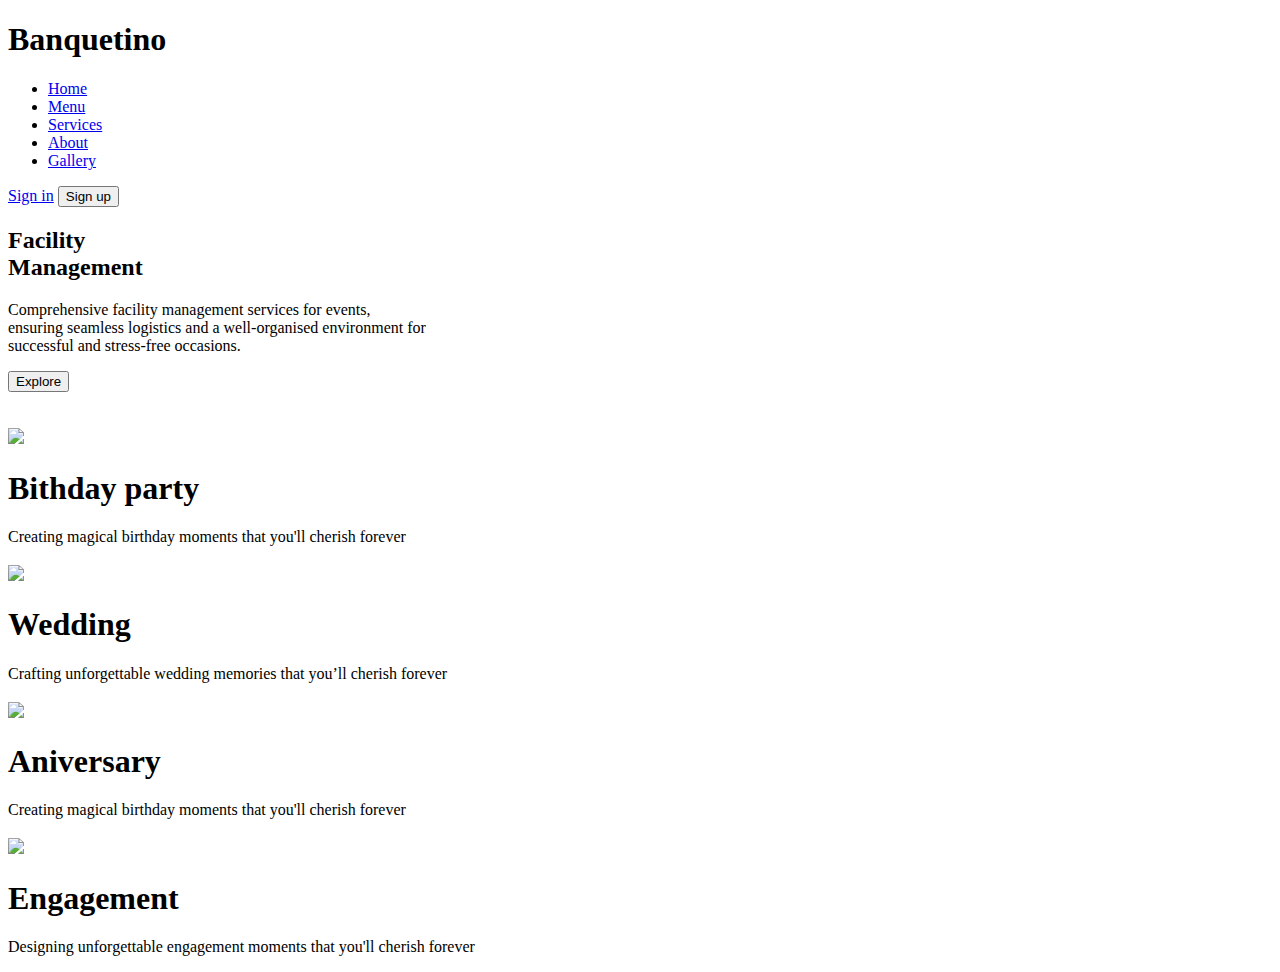
==== index.html @ dfaabdc3 "index.html" ====
<!DOCTYPE html>
<html lang="en">
<head>
    <meta charset="UTF-8">
    <meta name="viewport" content="width=device-width, initial-scale=1.0">
    <title>Document</title>
    <link rel="stylesheet" href="https://fonts.googleapis.com/css2?family=Material+Symbols+Outlined:opsz,wght,FILL,GRAD@20..48,100..700,0..1,-50..200" />
    <link rel="stylesheet" href="login form.css">
    
</head>
<body>
    <section clas="menu">
        <div class="nav">
            <div class="logo">
                <h1>Banquet<b>ino</b></h1>
            </div>
                <ul>
                    <li><a class="active" href="#">Home</a></li>
                    <li><a href="#">Menu</a></li>
                    <li><a href="#">Services</a></li>
                    <li><a href="#">About</a></li>
                    <li><a href="#">Gallery</a></li>
                </ul>
                <div>
                <!-- <input class="Signin" type="Submit" value="Sign In" name="Signin" > -->
                 <a class="login" href="/login.html">Sign in</a> 
                <input class="Signup" type="Submit" value="Sign up" name="Signin" >
            </div>
        </div>
    </section>
    <section class="grid">
        <div class="content">
            <div class="content-left">
                <div class="info">
                    <h2>Facility<br>Management</h2>
                    <p>Comprehensive facility management services for events, <br>
                        ensuring seamless logistics and a well-organised environment for <br> successful and stress-free occasions.</p>
                </div>
                <button>Explore</button>
            </div>
            <div class="content-right">
                <img src="/event.1.jpg" alt="">
            </div>
        </div>
    </section>
    <section class="category">
        <div class="list-items">
            <h3 class="event"></h3>
            <div class="card-list">
                <div class="card">
                    <img src="/event.3.jpeg">
                    <div class="food-title">
                        <h1>Bithday party</h1>
                    </div>
                    <div class="desc-food">
                        <p> Creating magical birthday moments that you'll cherish forever</p>
                    </div>
                    <div class="price">
                        <!-- <span>10rs</span><span class="material-symbols-outlined">add</span> -->
                    </div>
                </div>
            </div>
        </div>
        <div class="list-items">
            <h3 class="event"></h3>
            <div class="card-list">
                <div class="card">
                    <img src="/event.3.jpeg">
                    <div class="food-title">
                        <h1>Wedding</h1>
                    </div>
                    <div class="desc-food">
                        <p> Crafting unforgettable wedding memories that you’ll cherish forever</p>
                    </div>
                    <div class="price">
                        <!-- <span>10rs</span><span class="material-symbols-outlined">add</span> -->
                    </div>
                </div>
            </div>
        </div>
        <div class="list-items">
            <h3 class="event"></h3>
            <div class="card-list">
                <div class="card">
                    <img src="/event.3.jpeg">
                    <div class="food-title">
                        <h1>Aniversary</h1>
                    </div>
                    <div class="desc-food">
                        <p> Creating magical birthday moments that you'll cherish forever</p>
                    </div>
                    <div class="price">
                        <!-- <span>10rs</span><span class="material-symbols-outlined">add</span> -->
                    </div>
                </div>
            </div>
        </div>
        <div class="list-items">
            <h3 class="event"></h3>
            <div class="card-list">
                <div class="card">
                    <img src="/event.3.jpeg">
                    <div class="food-title">
                        <h1>Engagement</h1>
                    </div>
                    <div class="desc-food">
                        <p> Designing unforgettable engagement moments that you'll cherish forever</p>
                    </div>
                    <div class="price">
                        <!-- <span>10rs</span><span class="material-symbols-outlined">add</span> -->
                    </div>
                </div>
            </div>
        </div>
    </section>
<!-- </section> -->


    
</body>
</html>
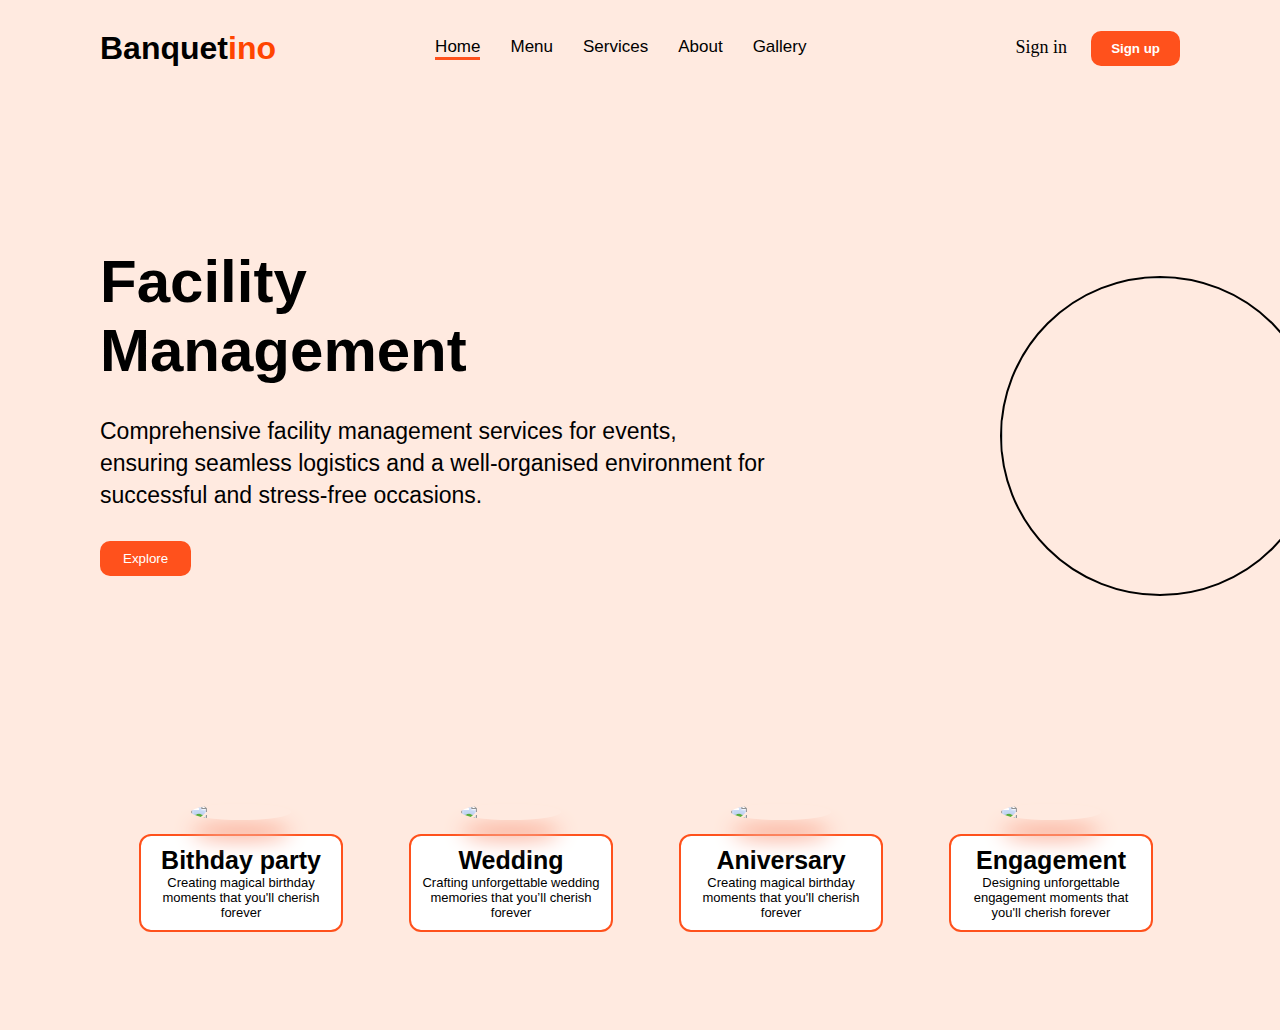
==== commit d91b805a: "index.html" ====
--- a/index.html
+++ b/index.html
@@ -5,7 +5,7 @@
     <meta name="viewport" content="width=device-width, initial-scale=1.0">
     <title>Document</title>
     <link rel="stylesheet" href="https://fonts.googleapis.com/css2?family=Material+Symbols+Outlined:opsz,wght,FILL,GRAD@20..48,100..700,0..1,-50..200" />
-    <link rel="stylesheet" href="login form.css">
+    <link rel="stylesheet" href="styles.css">
     
 </head>
 <body>
--- a/styles.css
+++ b/styles.css
@@ -0,0 +1,243 @@
+*{
+    margin: 0;
+    padding: 0;
+    box-sizing: border-box;
+}
+body{
+    margin: 0 100px;
+    background-color: #ffeae0;
+}
+
+.nav{
+    width: 100%;
+    display: flex;
+    justify-content: space-between;
+    align-items: center;
+    padding: 30px 0;
+}
+.nav .logo h1{
+    font-weight: 600;
+    font-family: sans-serif;
+    /* color: #f50b0b00; */
+}
+
+.nav .logo b{
+    color: orangered;
+}
+.nav ul{
+    display: flex;
+    list-style: none;
+}
+.nav ul li{
+    margin-right: 30px;
+}
+
+.nav ul li a{
+    text-decoration: none;
+    color: black;
+    font-weight: 500;
+    font-family: sans-serif;
+    font-size: 17px;
+}
+
+.nav ul .active::after{
+    content: '';
+    width: 500;
+    height: 3px;
+    background-color: #ff511c;
+    display: flex;
+    position:relative;
+    margine-left: 10px;
+
+}
+.nav ul a{
+    color: black;
+    text-decoration: none;
+    /* font-size: 17px; */
+    transition: transform 2s;
+}
+.nav ul a:hover{
+    text-decoration: underline;
+}
+input{
+    padding: 10px 20px;
+    cursor: pointer;
+    font-weight: 600;
+}
+
+/* .Signin{
+    background: transparent;
+    border: none;
+} */
+
+.login{
+    /* border: 2px solid black;
+    padding: 15px; */
+    color: black;
+    margin: 20px;
+    font-size: 18px;
+    text-decoration: none;
+    transition: transform 2s;
+}
+.login:hover{
+    text-decoration: underline;
+}
+
+
+.Signup{
+    background-color: #ff511c;
+    color: #ffffff;
+    outline: none;
+    border: none;
+    border-radius: 10px;
+}
+.content{
+    /* display: grid;
+    grid-template-columns: 50% auto;
+    gap: 30px;
+    align-items: center;
+    justify-content: center;
+    width: 100%; */
+    margin-top: 150px;
+}
+.content .content-left .info{
+    max-width: 100%;
+    display:  flex;
+    flex-direction: column;
+}
+
+.content .content-left .info{
+    max-width: 100%;
+    display: flex;
+    flex-direction: column;
+}
+.content .content-left .info h2{
+    font-size: 60px;
+    font-family: sans-serif;
+    margin-bottom: 30px;
+}
+.content .content-left  .info p{
+    font-size: 23px;
+    line-height: 2pc;
+    margin-bottom: 30px;
+    font-family: sans-serif;
+}
+.content .content-left button{
+    padding: 10px 23px;
+    background-color: #ff511c;
+    color: #ffffff;
+    border-radius: 10px;
+    border: none;
+    cursor: pointer;
+}
+
+.content .content-right{
+    display: block;
+    width: 100%;
+} 
+
+.content .content-right img{
+    border: 2px solid black;
+    /* display: flex;
+    border-radius: 200%; */
+    margin-top: -300px;
+    margin-left: 900px;
+    width: 320px;
+    height: 320px;
+    position: relative;
+    animation: rotate 10s linear infinite;
+    user-select: none;
+    display: flex;
+    border-radius: 50%;
+
+}
+@keyframes rotate {
+    0%{
+        transform: rotate(0deg);
+    }
+    100%{
+        transform: rotate(360deg);
+    }
+}
+
+.category{
+    width: 100%;
+    display: flex;
+    margin-bottom: 100px;
+    /* justify-content: center; */
+    margin-top: 150px;
+    display: flex;
+    justify-content: space-evenly;
+    margin-left: 41px;
+    margin-top: 170px;
+    border: none;
+    background: transparent;
+   
+}
+
+.category .list-item{
+    width: 90%;
+    position: relative;
+  
+}
+
+.category .list-items h3{
+    font-size: 20px;
+    font-weight: 600;
+    font-family: sans-serif;
+    margin-bottom: 70px;
+    margin-top: 20px;
+    
+}
+.event{
+    margin-left: 90px;
+    
+}
+
+.category .list-items .card-list{
+    display: grid;
+    grid-template-columns: repeat(4, 1fr);
+}
+
+.category .card-list .card{
+    width: 200px;
+    height: auto;
+    display: block;
+    padding: 10px;
+    border-radius: 10px;
+    position: relative;
+    background: #ffffff;
+    outline: 2px solid #ff511c;
+}
+.category .card-list .card img{
+    width: 100px;
+    height: auto;
+    bottom: 110px;
+    left: 50px;
+    object-fit: cover;
+    object-position: center;
+    background-repeat: no-repeat;
+    position: absolute;
+    box-shadow: 0 20px 20px #faad96;
+    border-radius: 50%;
+}
+.category .card-list .card .food-title{
+    padding: 400pxn 0 ;
+}
+
+ .category .card-list .card .food-title h1{
+    text-align: center;
+    font-weight: bold;
+    font-size: 25px;
+    font-family: sans-serif;
+}
+
+.category .card .desc-food p{
+    font-size: 13px;
+    text-align: center;
+    font-weight: 500;
+    /* margin-bottom: 200px; */
+    font-family: sans-serif;
+    
+} 
+
